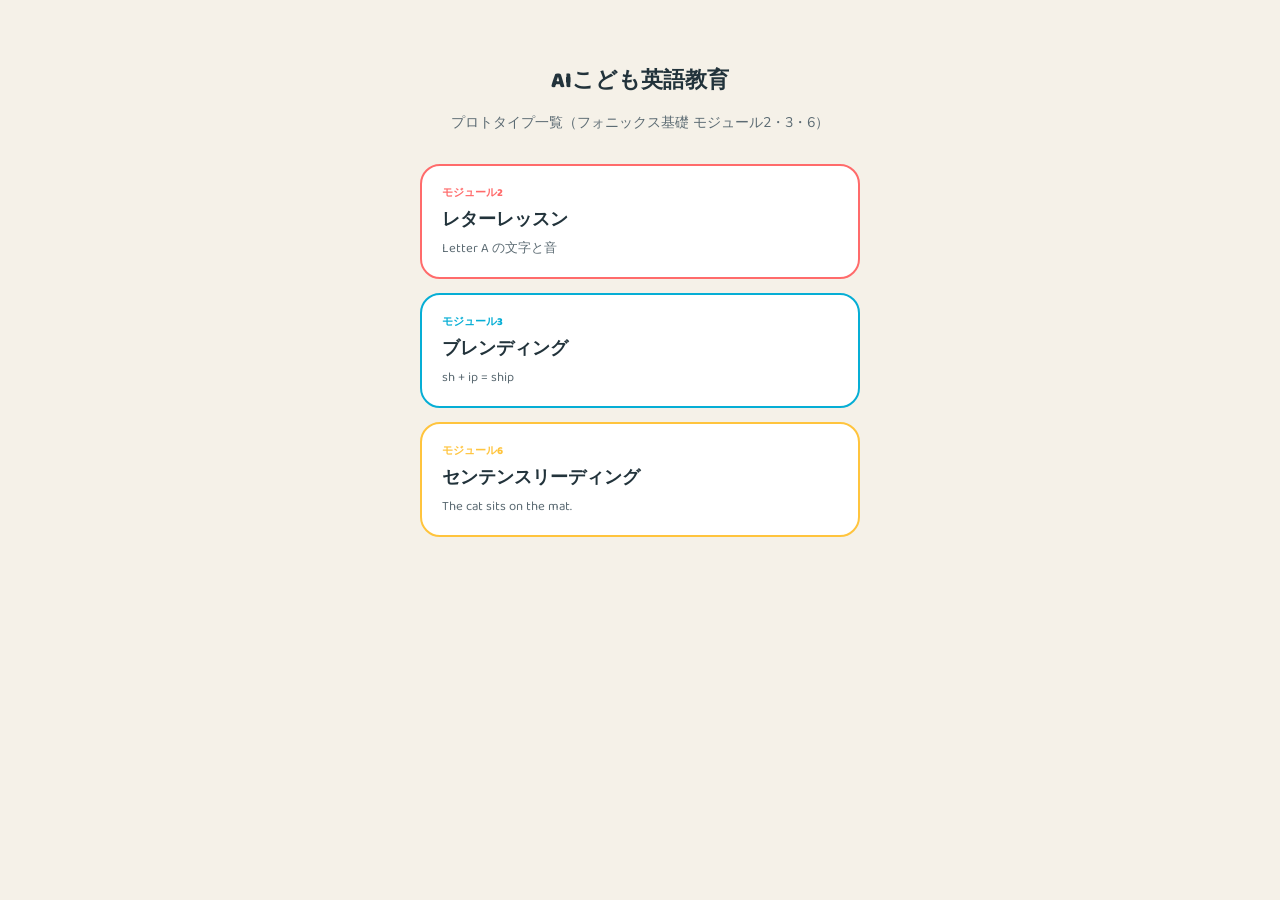
==== index.html @ b2325dc7 "Add files via upload" ====
<!DOCTYPE html>
<html lang="ja">
<head>
<meta charset="UTF-8" />
<meta name="viewport" content="width=device-width, initial-scale=1.0" />
<title>AIこども英語教育 - プロトタイプ</title>
<link rel="stylesheet" href="style.css" />
</head>
<body>

<main class="home-wrap">
  <h1 class="home-title">AIこども英語教育</h1>
  <p class="home-sub">プロトタイプ一覧（フォニックス基礎 モジュール2・3・6）</p>

  <div class="lesson-list">
    <a class="lesson-link" href="letter-lesson.html" style="border:2px solid #FF6B6B;">
      <div class="lesson-module" style="color:#FF6B6B;">モジュール2</div>
      <div class="lesson-name">レターレッスン</div>
      <div class="lesson-desc">Letter A の文字と音</div>
    </a>
    <a class="lesson-link" href="blending.html" style="border:2px solid #06AED5;">
      <div class="lesson-module" style="color:#06AED5;">モジュール3</div>
      <div class="lesson-name">ブレンディング</div>
      <div class="lesson-desc">sh + ip = ship</div>
    </a>
    <a class="lesson-link" href="sentence-reading.html" style="border:2px solid #FFC43D;">
      <div class="lesson-module" style="color:#FFC43D;">モジュール6</div>
      <div class="lesson-name">センテンスリーディング</div>
      <div class="lesson-desc">The cat sits on the mat.</div>
    </a>
  </div>
</main>

</body>
</html>
---- style.css ----
@import url('https://fonts.googleapis.com/css2?family=Baloo+2:wght@500;700;800&family=Nunito:wght@600;800&display=swap');

* { box-sizing: border-box; }

html, body {
  margin: 0;
  padding: 0;
  background: #F5F1E8;
  font-family: 'Baloo 2', 'Nunito', 'Hiragino Maru Gothic ProN', sans-serif;
  color: #22333B;
}

a { color: inherit; }

.card {
  background: #FFFDF7;
  min-height: 560px;
  border-radius: 24px;
  padding: 28px 20px 32px;
  max-width: 420px;
  margin: 24px auto;
  box-sizing: border-box;
  position: relative;
  overflow: hidden;
}

.card-header {
  display: flex;
  justify-content: space-between;
  align-items: center;
  margin-bottom: 18px;
}

.card-title {
  font-weight: 700;
  font-size: 15px;
  color: #22333B;
}

.stars { display: flex; gap: 4px; }
.stars svg { display: block; }

.phase { text-align: center; }
.hidden { display: none !important; }

.subtitle {
  font-family: 'Nunito', sans-serif;
  color: #5C6B73;
  font-size: 14px;
  margin: 0 0 18px;
}

.btn-primary {
  width: 100%;
  background: #22333B;
  color: white;
  border: none;
  border-radius: 999px;
  padding: 14px 0;
  font-family: 'Baloo 2', sans-serif;
  font-weight: 700;
  font-size: 16px;
  display: flex;
  align-items: center;
  justify-content: center;
  gap: 8px;
  cursor: pointer;
}

.btn-outline-teal {
  background: #F0FBFB;
  border: 2px solid #06AED5;
  border-radius: 999px;
  padding: 10px 20px;
  display: inline-flex;
  align-items: center;
  gap: 8px;
  cursor: pointer;
  font-family: 'Nunito', sans-serif;
  font-weight: 800;
  color: #06AED5;
}

.btn-outline-gold {
  background: #FFF3D6;
  border: 2px solid #FFC43D;
  border-radius: 999px;
  padding: 12px 26px;
  display: inline-flex;
  align-items: center;
  gap: 10px;
  cursor: pointer;
  font-family: 'Nunito', sans-serif;
  font-weight: 800;
  color: #8A6D1B;
}

.btn-outline-coral {
  background: #FDEDEA;
  border: 2px solid #FF6B6B;
  border-radius: 999px;
  padding: 10px 22px;
  display: inline-flex;
  align-items: center;
  gap: 8px;
  cursor: pointer;
  font-family: 'Nunito', sans-serif;
  font-weight: 800;
  color: #C1440E;
}

.feedback-row {
  display: flex;
  align-items: center;
  justify-content: center;
  gap: 8px;
  font-family: 'Baloo 2', sans-serif;
  font-weight: 700;
  font-size: 16px;
  margin-bottom: 18px;
}
.feedback-correct { color: #2E7D32; }
.feedback-wrong { color: #C1440E; }

.done-title {
  font-family: 'Baloo 2', sans-serif;
  font-weight: 800;
  font-size: 26px;
  margin-bottom: 6px;
}
.done-sub {
  font-family: 'Nunito', sans-serif;
  color: #5C6B73;
  font-size: 14px;
  margin-bottom: 22px;
}

@keyframes popBounce {
  0% { transform: scale(1); }
  30% { transform: scale(1.18) rotate(-3deg); }
  60% { transform: scale(0.95) rotate(2deg); }
  100% { transform: scale(1); }
}
@keyframes shakeX {
  0%, 100% { transform: translateX(0); }
  25% { transform: translateX(-8px); }
  75% { transform: translateX(8px); }
}
@keyframes floatUp {
  0% { opacity: 0; transform: translateY(6px); }
  100% { opacity: 1; transform: translateY(0); }
}
@keyframes celebPulse {
  0%, 100% { transform: scale(1); }
  50% { transform: scale(1.15); }
}
@keyframes confettiBurst {
  0% { transform: translate(0,0) rotate(0deg); opacity: 1; }
  100% { transform: translate(var(--dx), var(--dy)) rotate(var(--rot)); opacity: 0; }
}

.bounce { animation: popBounce 0.5s ease; }
.shake { animation: shakeX 0.4s ease; }
.fade-in { animation: floatUp 0.35s ease; }
.pulse-2x { animation: celebPulse 0.6s ease-in-out 2; }

.confetti-layer {
  position: absolute;
  inset: 0;
  pointer-events: none;
  overflow: hidden;
}
.confetti-piece {
  position: absolute;
  left: 50%;
  top: 34%;
  font-size: 22px;
  animation: confettiBurst 1.1s ease-out forwards;
}

/* ホーム画面（一覧）用 */
.home-wrap {
  max-width: 480px;
  margin: 0 auto;
  padding: 48px 20px;
}
.home-title {
  font-size: 22px;
  font-weight: 800;
  text-align: center;
  margin-bottom: 4px;
}
.home-sub {
  text-align: center;
  font-family: 'Nunito', sans-serif;
  color: #5C6B73;
  font-size: 14px;
  margin-bottom: 32px;
}
.lesson-list {
  display: flex;
  flex-direction: column;
  gap: 14px;
}
.lesson-link {
  display: block;
  text-decoration: none;
  background: white;
  border-radius: 20px;
  padding: 18px 20px;
}
.lesson-module {
  font-size: 11px;
  font-weight: 800;
  margin-bottom: 4px;
}
.lesson-name { font-weight: 800; font-size: 18px; }
.lesson-desc { font-size: 13px; color: #5C6B73; margin-top: 4px; }
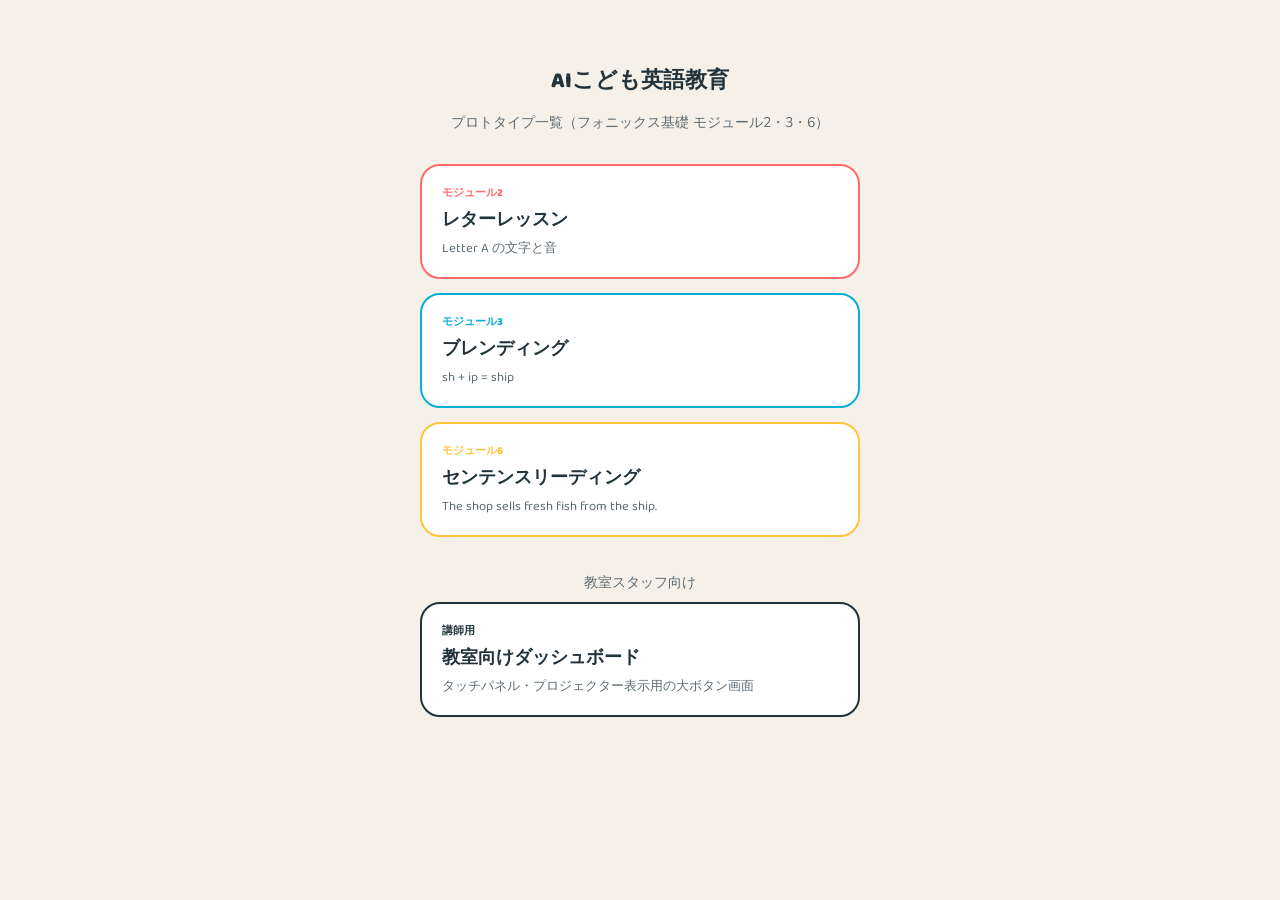
==== commit 26fcb7b2: "Add files via upload" ====
--- a/index.html
+++ b/index.html
@@ -26,7 +26,16 @@
     <a class="lesson-link" href="sentence-reading.html" style="border:2px solid #FFC43D;">
       <div class="lesson-module" style="color:#FFC43D;">モジュール6</div>
       <div class="lesson-name">センテンスリーディング</div>
-      <div class="lesson-desc">The cat sits on the mat.</div>
+      <div class="lesson-desc">The shop sells fresh fish from the ship.</div>
+    </a>
+  </div>
+
+  <p class="home-sub" style="margin-top:36px; margin-bottom:10px;">教室スタッフ向け</p>
+  <div class="lesson-list">
+    <a class="lesson-link" href="teacher-dashboard.html" style="border:2px solid #22333B;">
+      <div class="lesson-module" style="color:#22333B;">講師用</div>
+      <div class="lesson-name">教室向けダッシュボード</div>
+      <div class="lesson-desc">タッチパネル・プロジェクター表示用の大ボタン画面</div>
     </a>
   </div>
 </main>
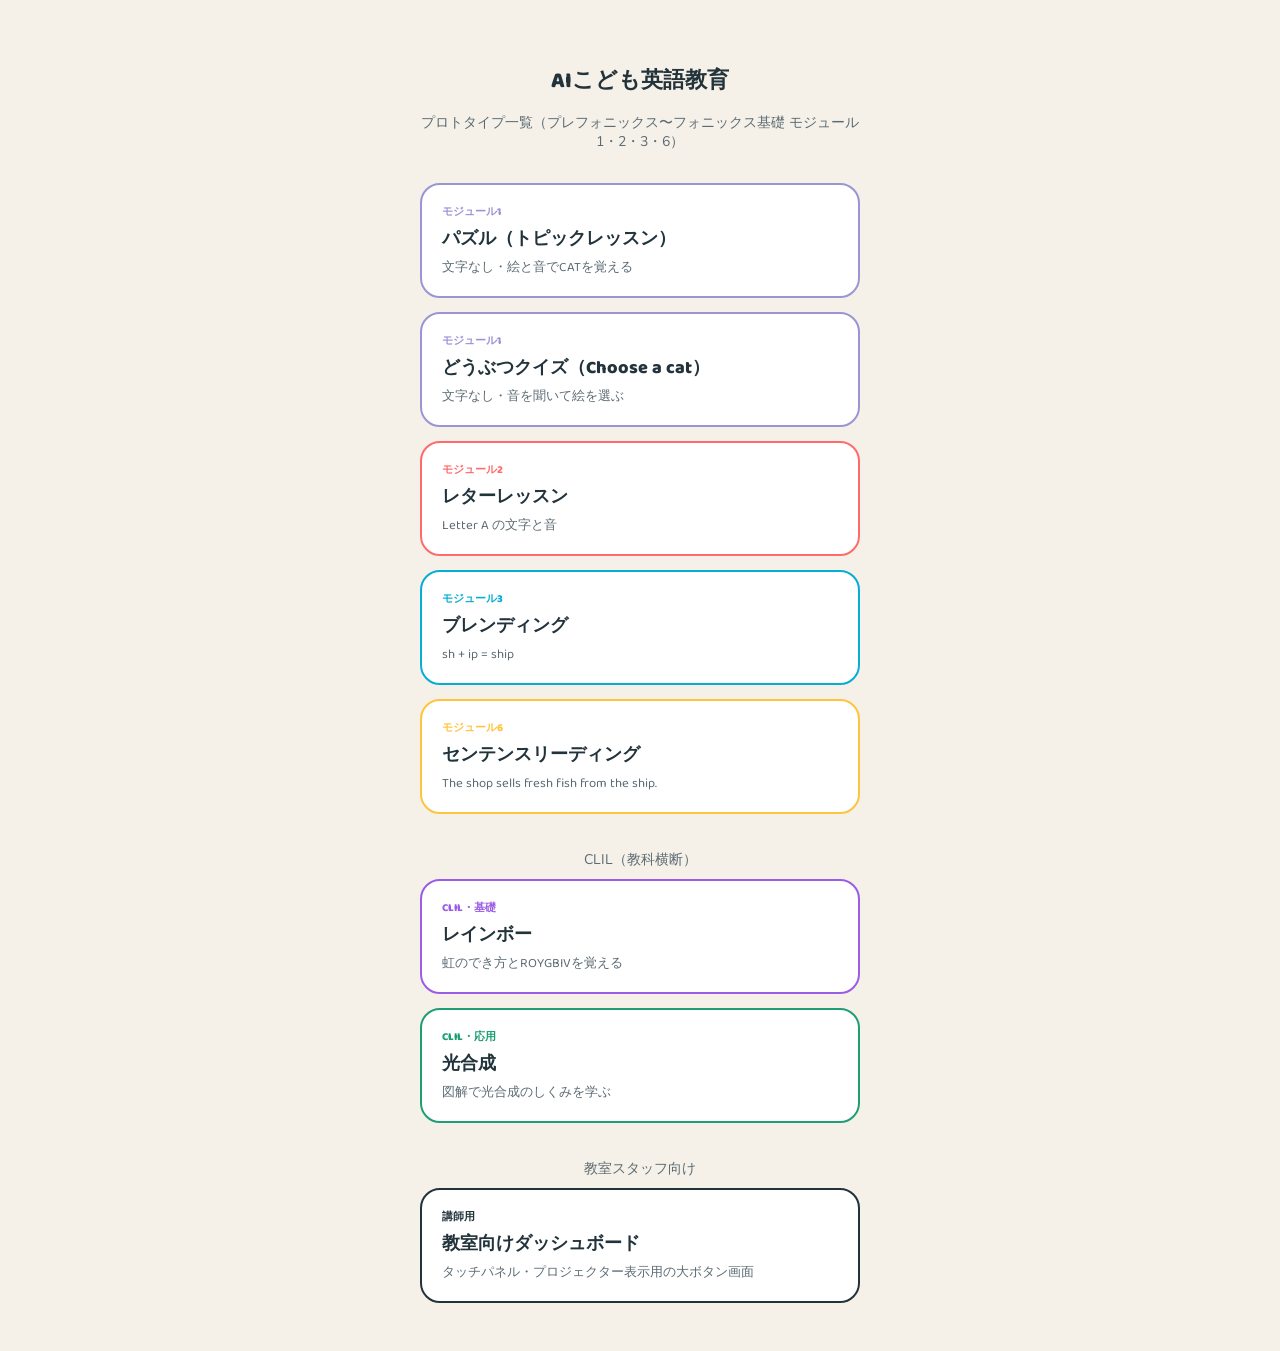
==== commit 88c8856a: "Add files via upload" ====
--- a/index.html
+++ b/index.html
@@ -10,9 +10,19 @@
 
 <main class="home-wrap">
   <h1 class="home-title">AIこども英語教育</h1>
-  <p class="home-sub">プロトタイプ一覧（フォニックス基礎 モジュール2・3・6）</p>
+  <p class="home-sub">プロトタイプ一覧（プレフォニックス〜フォニックス基礎 モジュール1・2・3・6）</p>
 
   <div class="lesson-list">
+    <a class="lesson-link" href="puzzle.html" style="border:2px solid #9B95D5;">
+      <div class="lesson-module" style="color:#9B95D5;">モジュール1</div>
+      <div class="lesson-name">パズル（トピックレッスン）</div>
+      <div class="lesson-desc">文字なし・絵と音でCATを覚える</div>
+    </a>
+    <a class="lesson-link" href="choose-animal.html" style="border:2px solid #9B95D5;">
+      <div class="lesson-module" style="color:#9B95D5;">モジュール1</div>
+      <div class="lesson-name">どうぶつクイズ（Choose a cat）</div>
+      <div class="lesson-desc">文字なし・音を聞いて絵を選ぶ</div>
+    </a>
     <a class="lesson-link" href="letter-lesson.html" style="border:2px solid #FF6B6B;">
       <div class="lesson-module" style="color:#FF6B6B;">モジュール2</div>
       <div class="lesson-name">レターレッスン</div>
@@ -30,6 +40,20 @@
     </a>
   </div>
 
+  <p class="home-sub" style="margin-top:36px; margin-bottom:10px;">CLIL（教科横断）</p>
+  <div class="lesson-list">
+    <a class="lesson-link" href="clil-rainbow.html" style="border:2px solid #9B5DE5;">
+      <div class="lesson-module" style="color:#9B5DE5;">CLIL・基礎</div>
+      <div class="lesson-name">レインボー</div>
+      <div class="lesson-desc">虹のでき方とROYGBIVを覚える</div>
+    </a>
+    <a class="lesson-link" href="clil-photosynthesis.html" style="border:2px solid #1D9E75;">
+      <div class="lesson-module" style="color:#1D9E75;">CLIL・応用</div>
+      <div class="lesson-name">光合成</div>
+      <div class="lesson-desc">図解で光合成のしくみを学ぶ</div>
+    </a>
+  </div>
+
   <p class="home-sub" style="margin-top:36px; margin-bottom:10px;">教室スタッフ向け</p>
   <div class="lesson-list">
     <a class="lesson-link" href="teacher-dashboard.html" style="border:2px solid #22333B;">
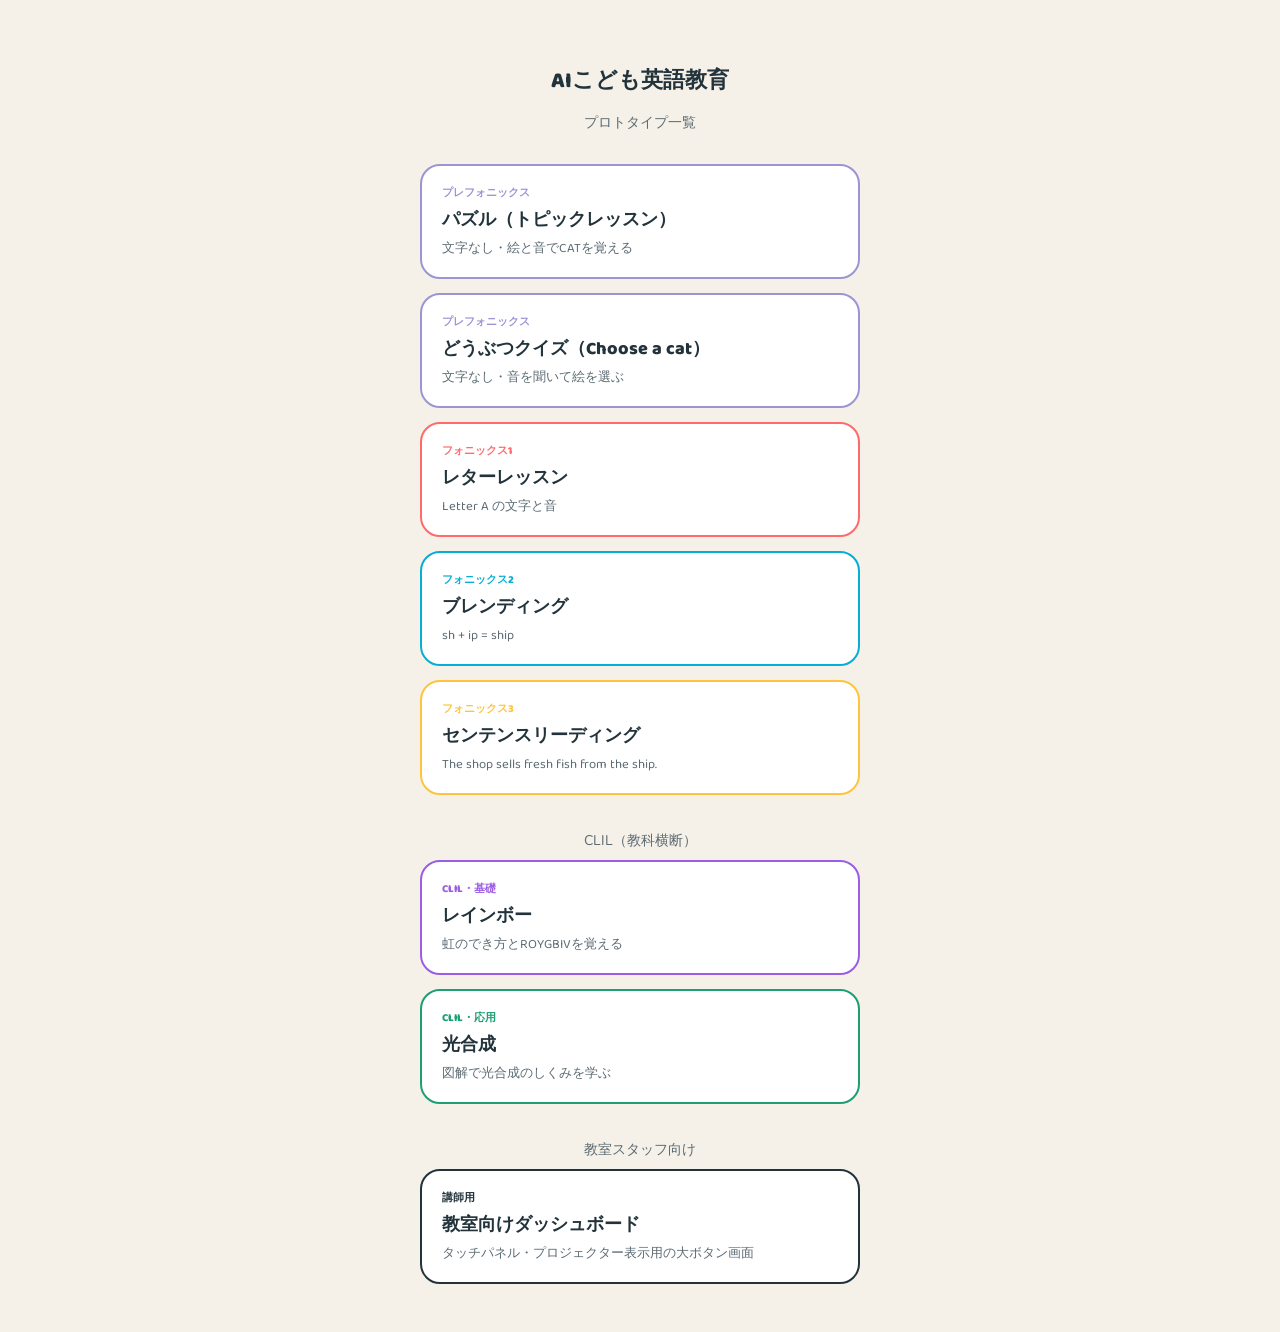
==== commit 9fdc4482: "Add files via upload" ====
--- a/index.html
+++ b/index.html
@@ -10,31 +10,31 @@
 
 <main class="home-wrap">
   <h1 class="home-title">AIこども英語教育</h1>
-  <p class="home-sub">プロトタイプ一覧（プレフォニックス〜フォニックス基礎 モジュール1・2・3・6）</p>
+  <p class="home-sub">プロトタイプ一覧</p>
 
   <div class="lesson-list">
     <a class="lesson-link" href="puzzle.html" style="border:2px solid #9B95D5;">
-      <div class="lesson-module" style="color:#9B95D5;">モジュール1</div>
+      <div class="lesson-module" style="color:#9B95D5;">プレフォニックス</div>
       <div class="lesson-name">パズル（トピックレッスン）</div>
       <div class="lesson-desc">文字なし・絵と音でCATを覚える</div>
     </a>
     <a class="lesson-link" href="choose-animal.html" style="border:2px solid #9B95D5;">
-      <div class="lesson-module" style="color:#9B95D5;">モジュール1</div>
+      <div class="lesson-module" style="color:#9B95D5;">プレフォニックス</div>
       <div class="lesson-name">どうぶつクイズ（Choose a cat）</div>
       <div class="lesson-desc">文字なし・音を聞いて絵を選ぶ</div>
     </a>
     <a class="lesson-link" href="letter-lesson.html" style="border:2px solid #FF6B6B;">
-      <div class="lesson-module" style="color:#FF6B6B;">モジュール2</div>
+      <div class="lesson-module" style="color:#FF6B6B;">フォニックス1</div>
       <div class="lesson-name">レターレッスン</div>
       <div class="lesson-desc">Letter A の文字と音</div>
     </a>
     <a class="lesson-link" href="blending.html" style="border:2px solid #06AED5;">
-      <div class="lesson-module" style="color:#06AED5;">モジュール3</div>
+      <div class="lesson-module" style="color:#06AED5;">フォニックス2</div>
       <div class="lesson-name">ブレンディング</div>
       <div class="lesson-desc">sh + ip = ship</div>
     </a>
     <a class="lesson-link" href="sentence-reading.html" style="border:2px solid #FFC43D;">
-      <div class="lesson-module" style="color:#FFC43D;">モジュール6</div>
+      <div class="lesson-module" style="color:#FFC43D;">フォニックス3</div>
       <div class="lesson-name">センテンスリーディング</div>
       <div class="lesson-desc">The shop sells fresh fish from the ship.</div>
     </a>
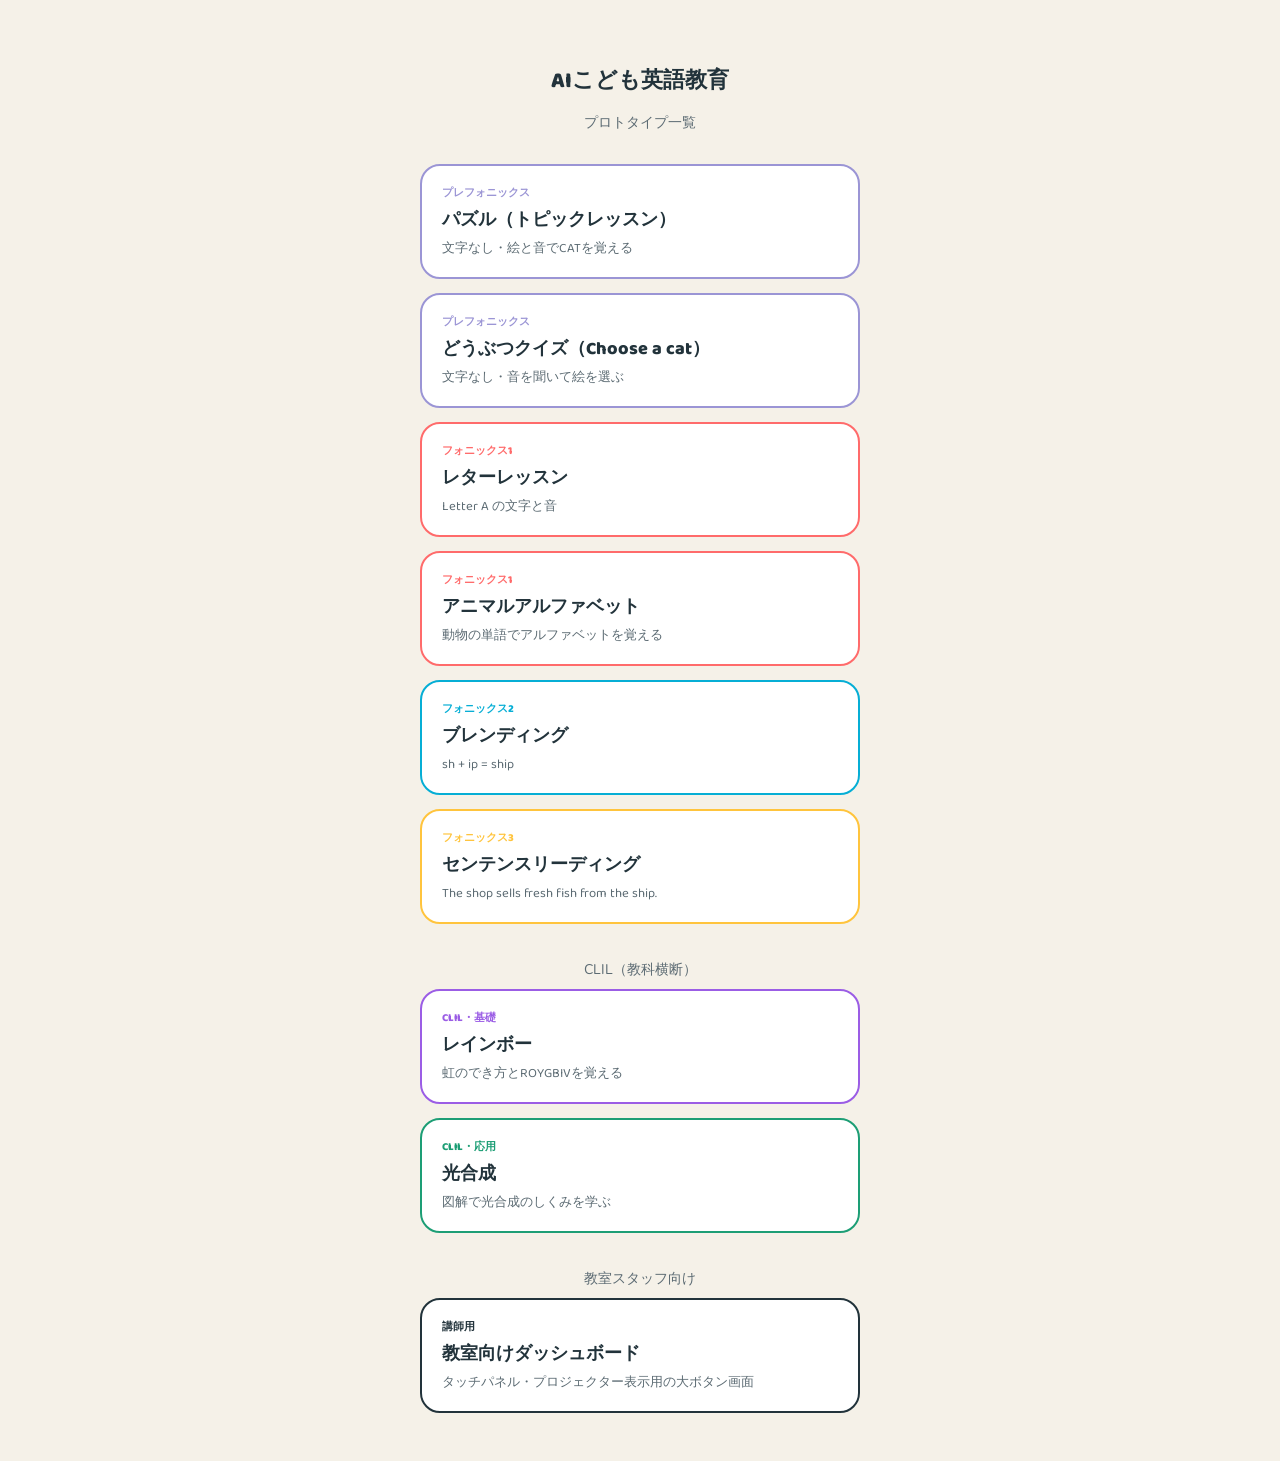
==== commit f4f2beb2: "Add files via upload" ====
--- a/index.html
+++ b/index.html
@@ -27,6 +27,11 @@
       <div class="lesson-module" style="color:#FF6B6B;">フォニックス1</div>
       <div class="lesson-name">レターレッスン</div>
       <div class="lesson-desc">Letter A の文字と音</div>
+    </a>
+    <a class="lesson-link" href="animal-alphabet.html" style="border:2px solid #FF6B6B;">
+      <div class="lesson-module" style="color:#FF6B6B;">フォニックス1</div>
+      <div class="lesson-name">アニマルアルファベット</div>
+      <div class="lesson-desc">動物の単語でアルファベットを覚える</div>
     </a>
     <a class="lesson-link" href="blending.html" style="border:2px solid #06AED5;">
       <div class="lesson-module" style="color:#06AED5;">フォニックス2</div>
--- a/style.css
+++ b/style.css
@@ -43,6 +43,13 @@
 .phase { text-align: center; }
 .hidden { display: none !important; }
 
+rt {
+  font-size: 0.55em;
+  color: #8A8378;
+  font-weight: 600;
+  user-select: none;
+}
+
 .subtitle {
   font-family: 'Nunito', sans-serif;
   color: #5C6B73;
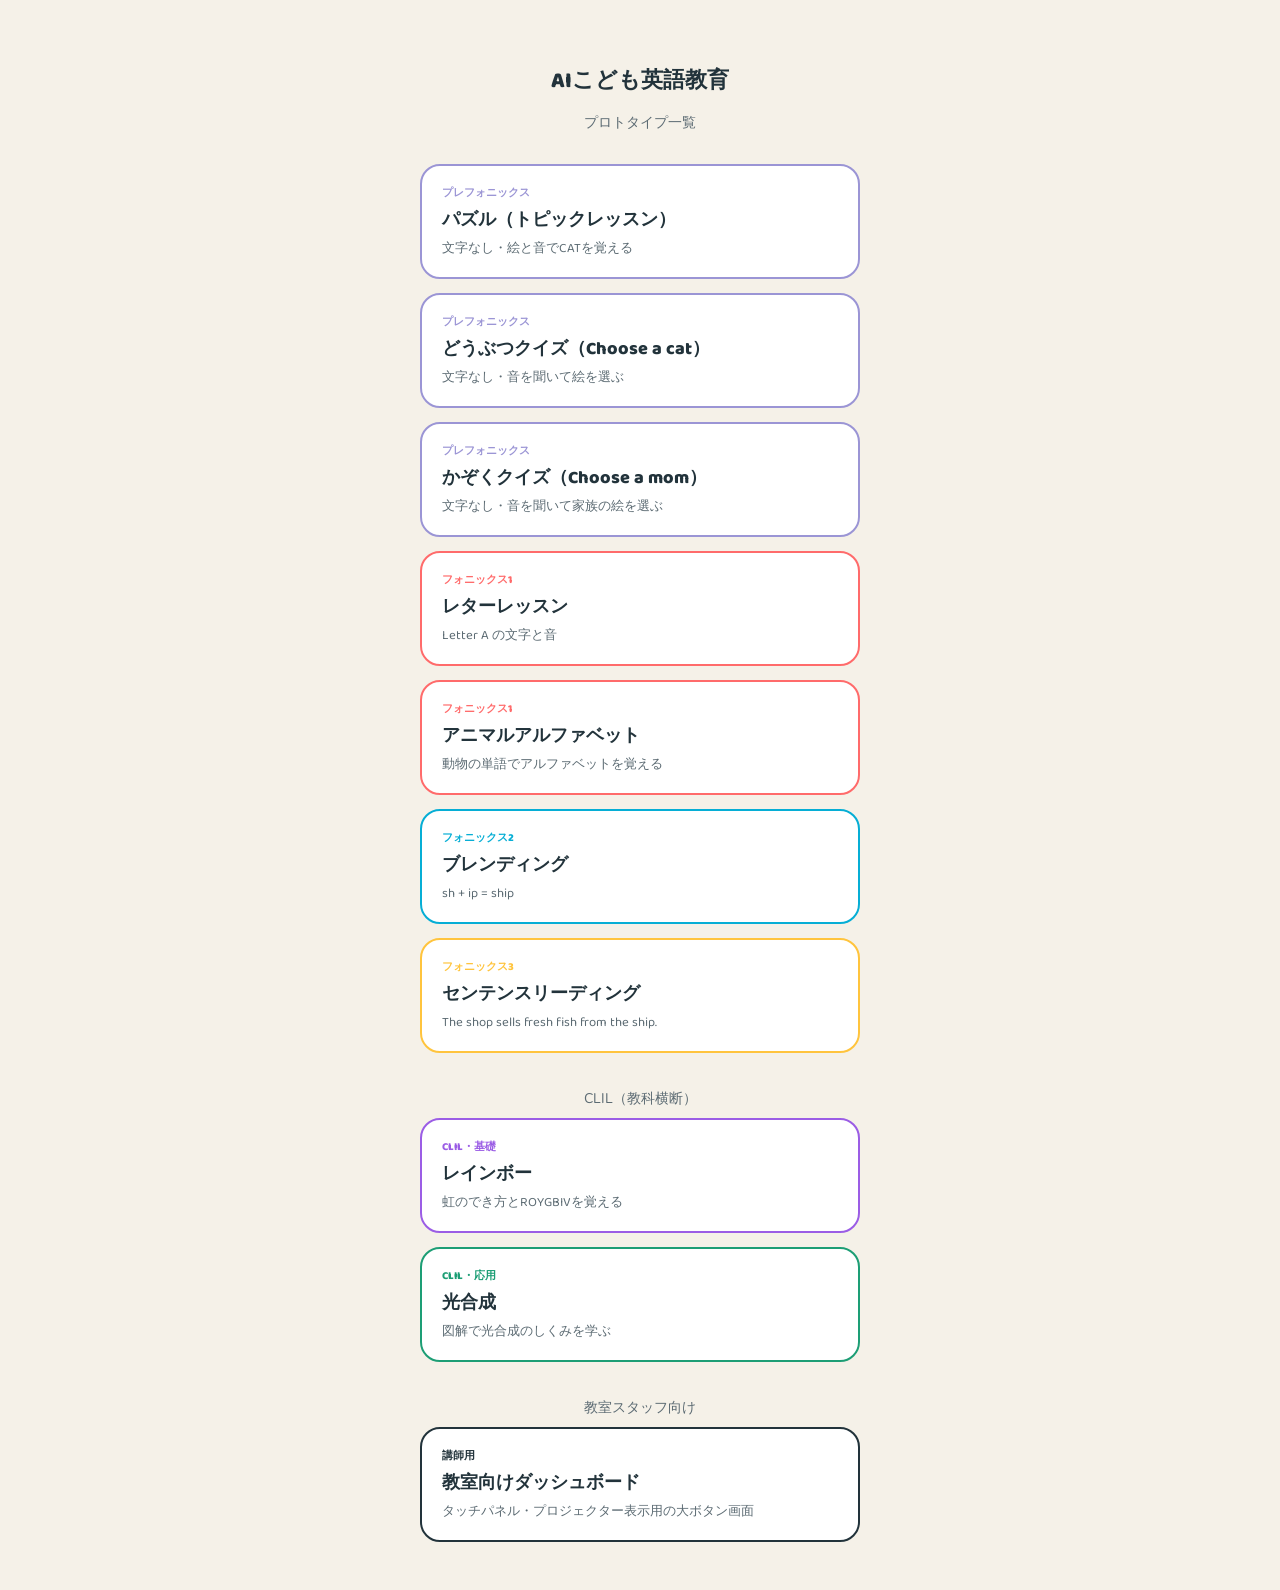
==== commit 028f324b: "Add files via upload" ====
--- a/index.html
+++ b/index.html
@@ -22,6 +22,11 @@
       <div class="lesson-module" style="color:#9B95D5;">プレフォニックス</div>
       <div class="lesson-name">どうぶつクイズ（Choose a cat）</div>
       <div class="lesson-desc">文字なし・音を聞いて絵を選ぶ</div>
+    </a>
+    <a class="lesson-link" href="family-quiz.html" style="border:2px solid #9B95D5;">
+      <div class="lesson-module" style="color:#9B95D5;">プレフォニックス</div>
+      <div class="lesson-name">かぞくクイズ（Choose a mom）</div>
+      <div class="lesson-desc">文字なし・音を聞いて家族の絵を選ぶ</div>
     </a>
     <a class="lesson-link" href="letter-lesson.html" style="border:2px solid #FF6B6B;">
       <div class="lesson-module" style="color:#FF6B6B;">フォニックス1</div>
